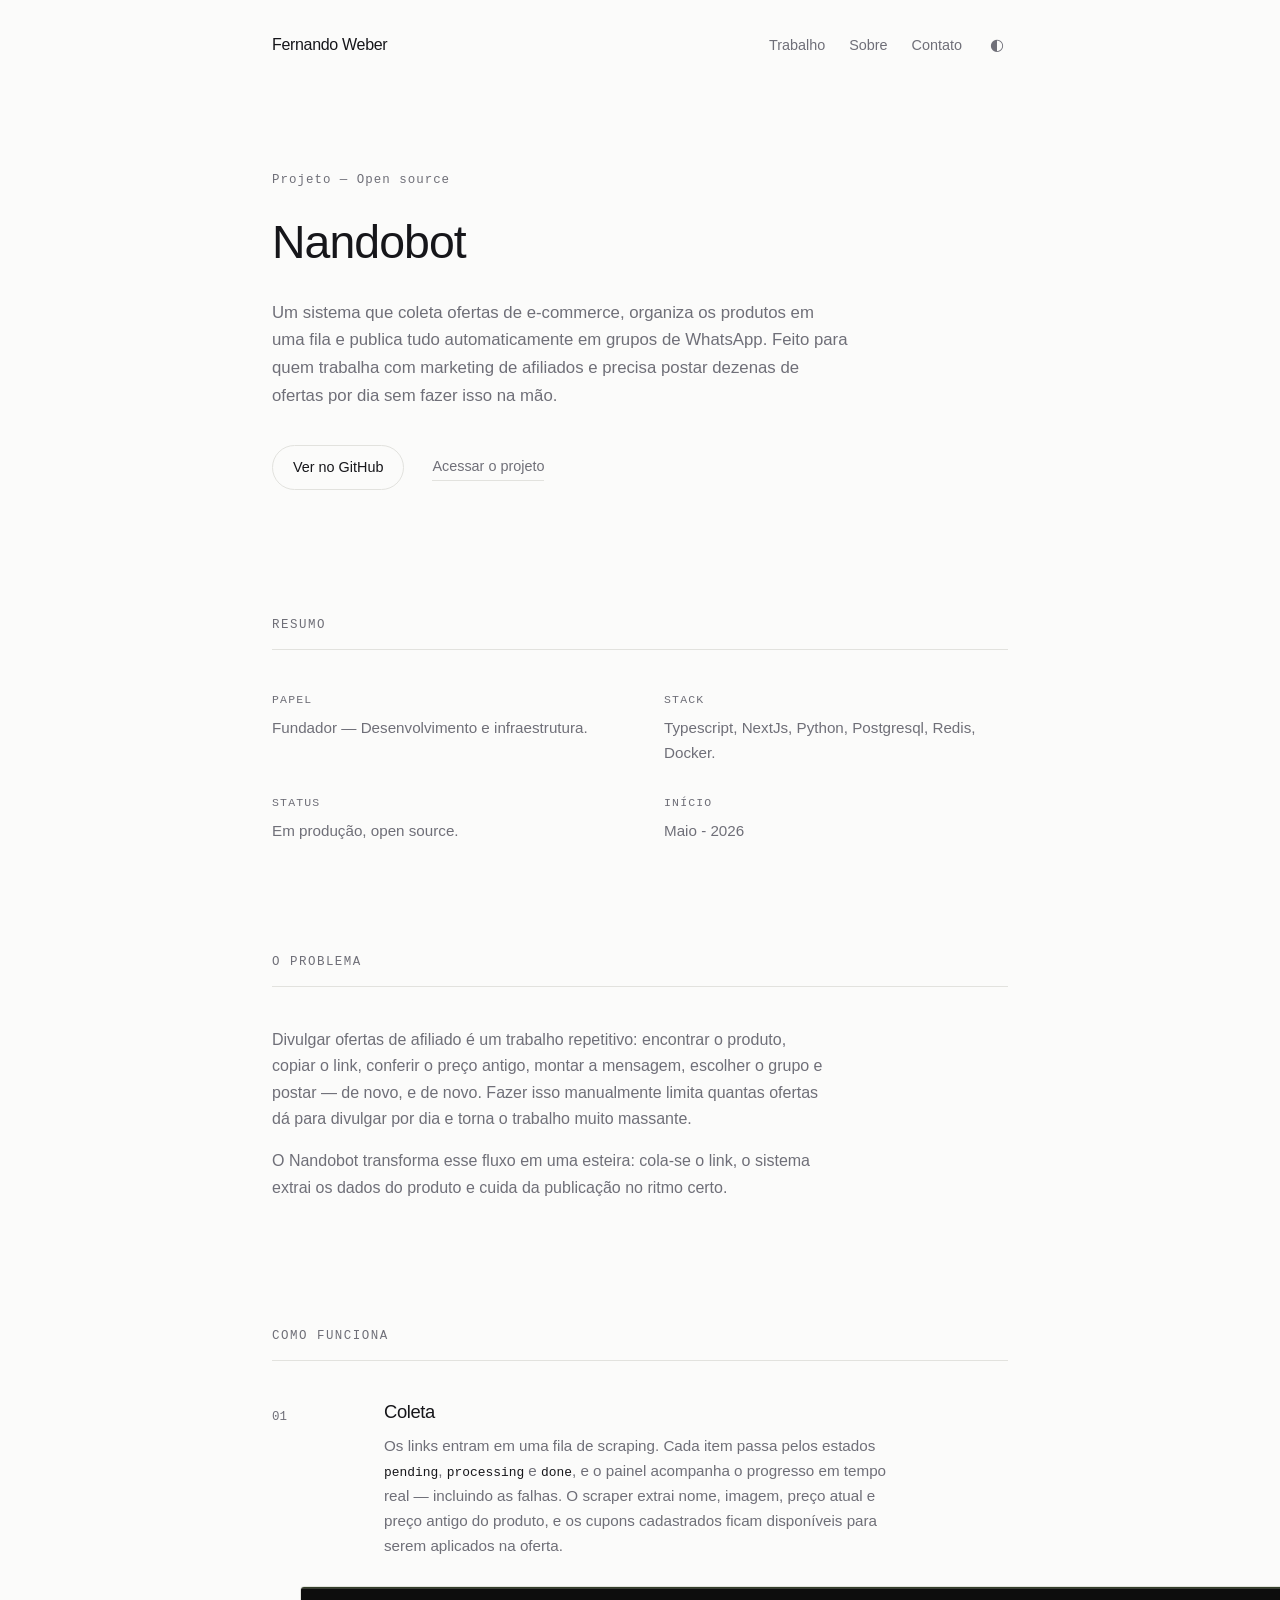
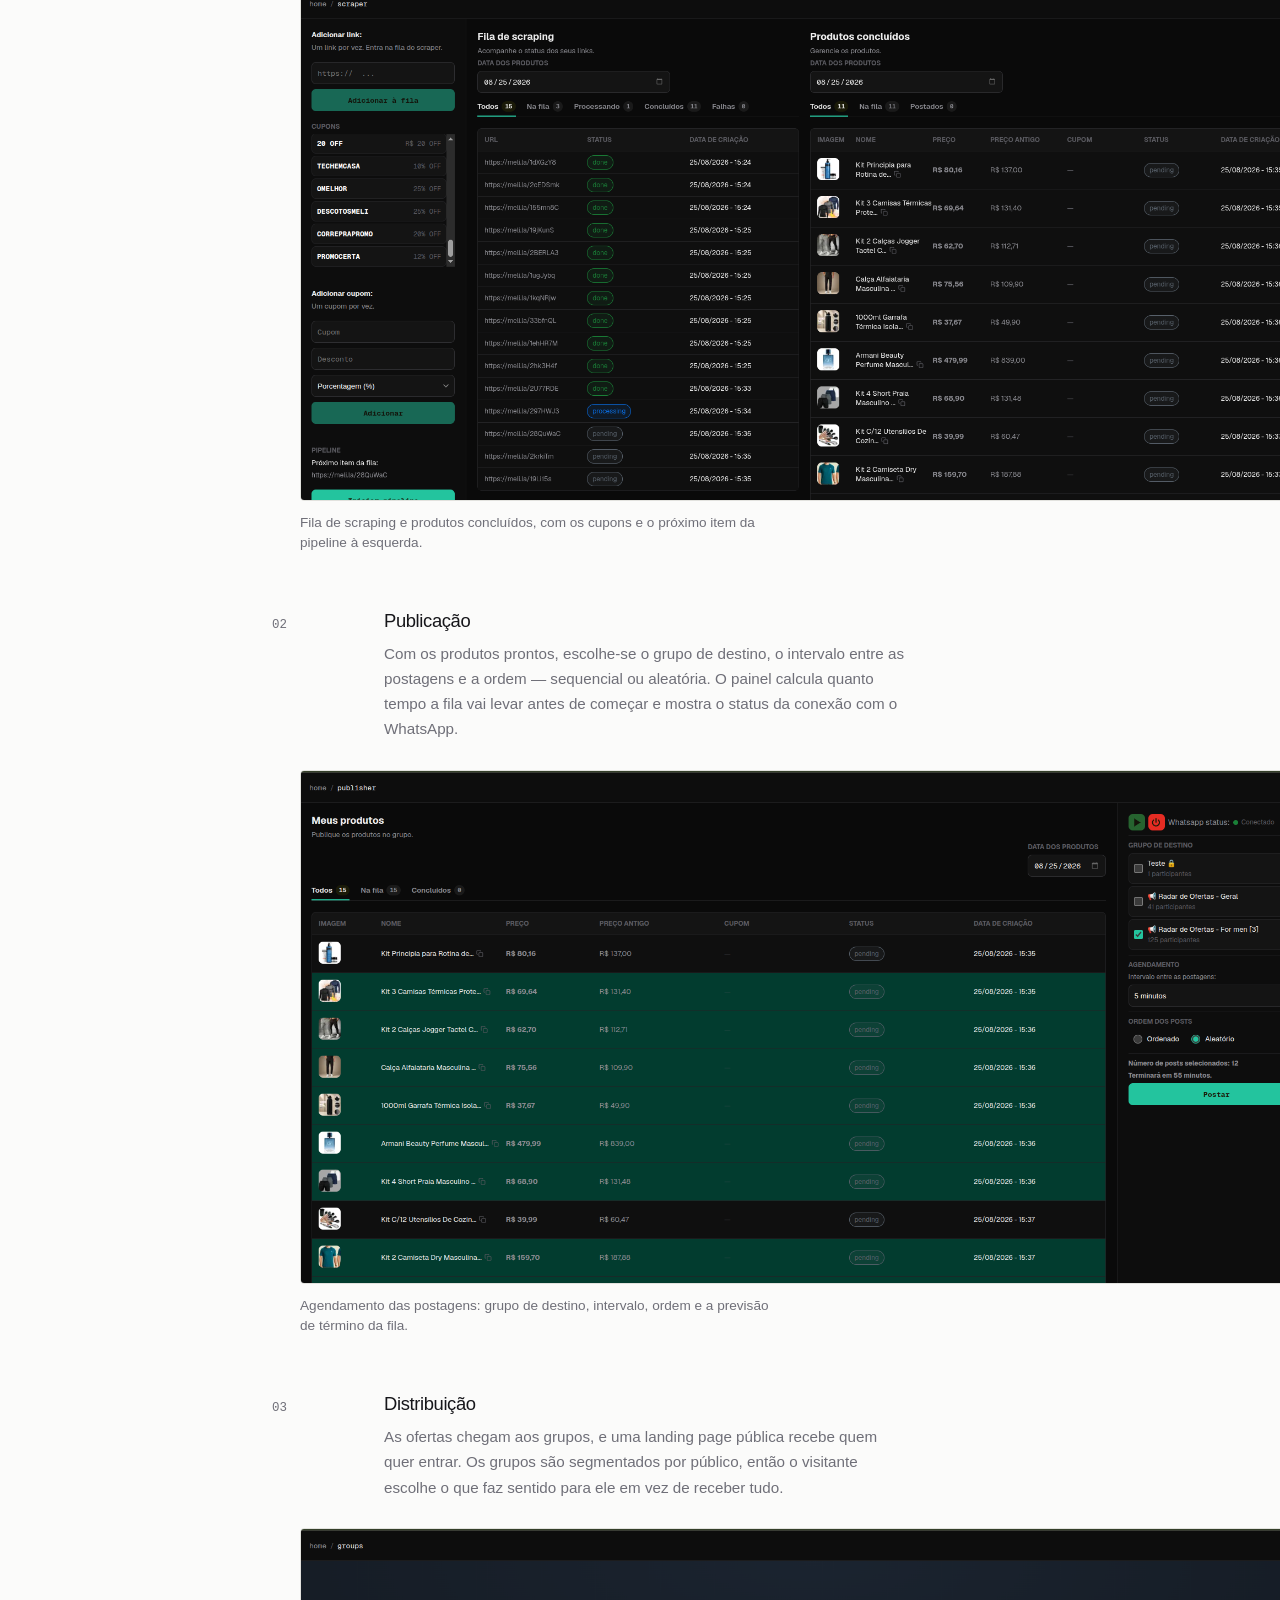
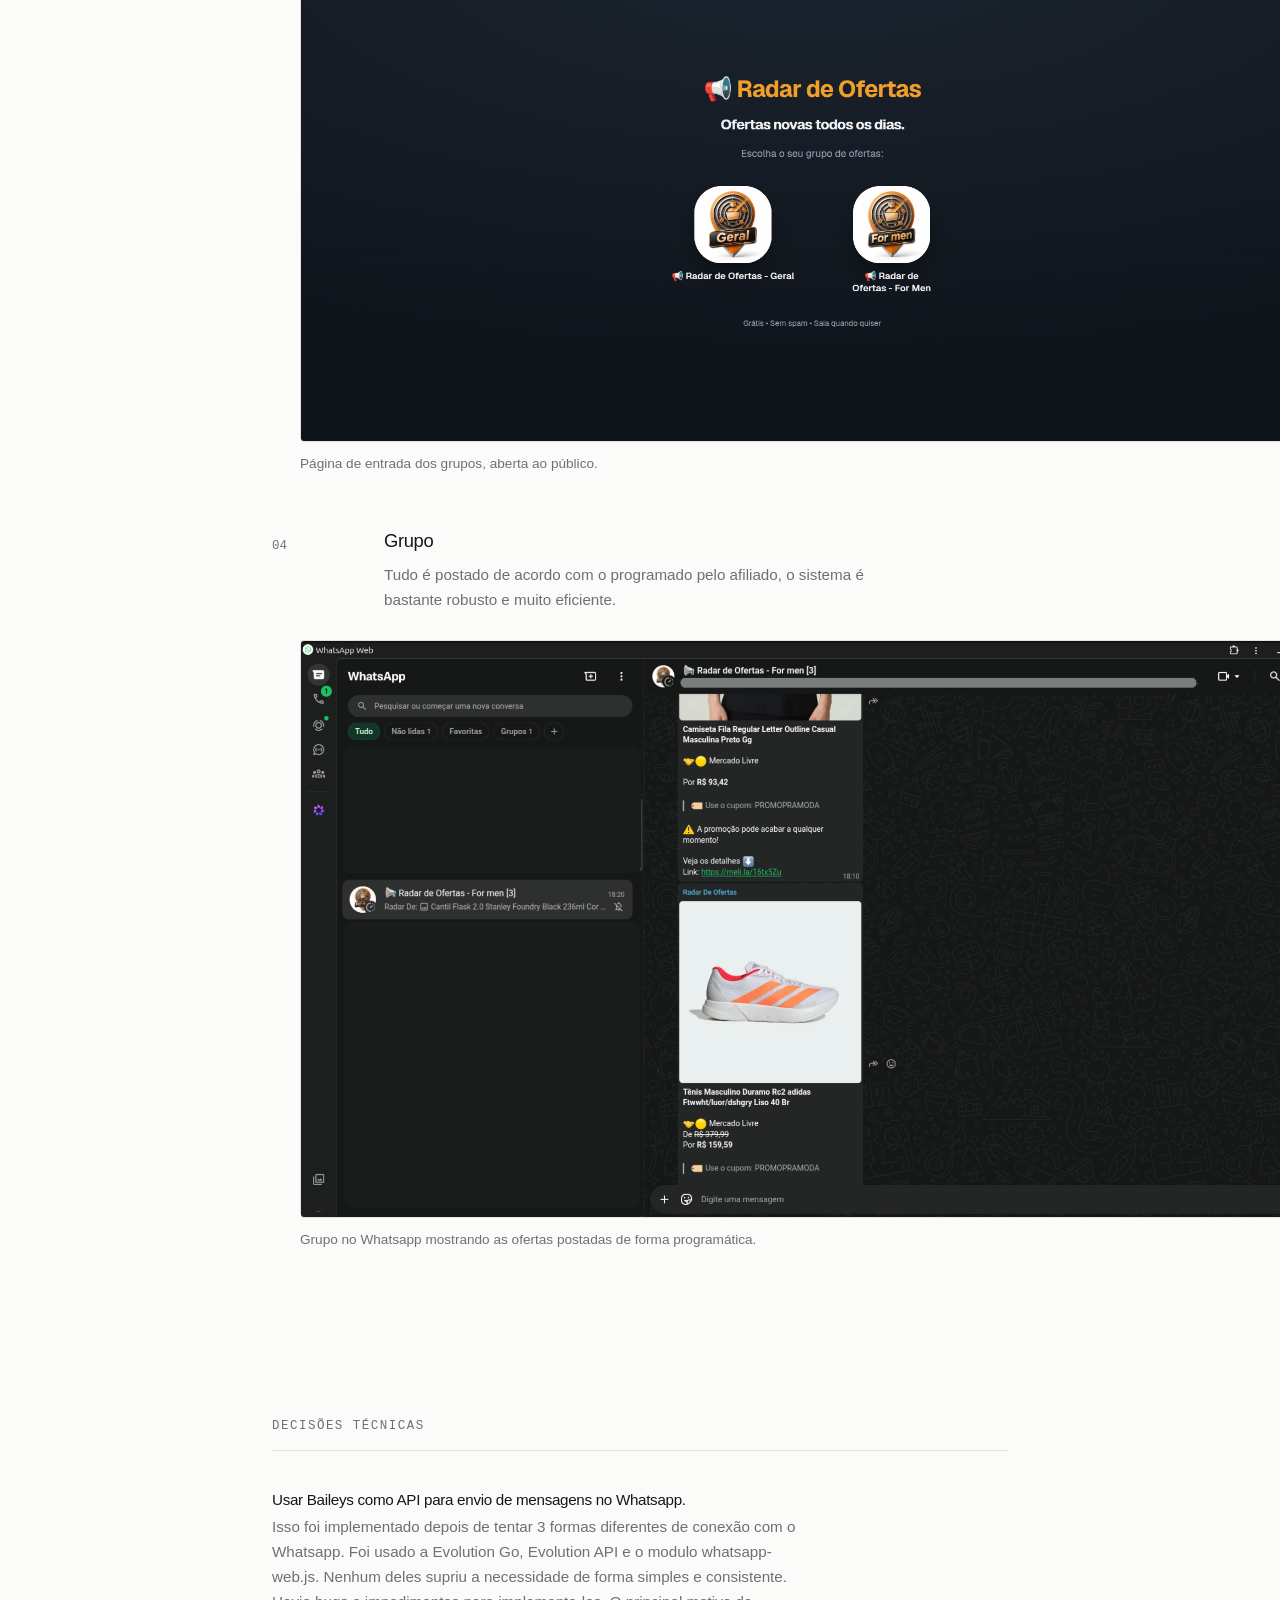
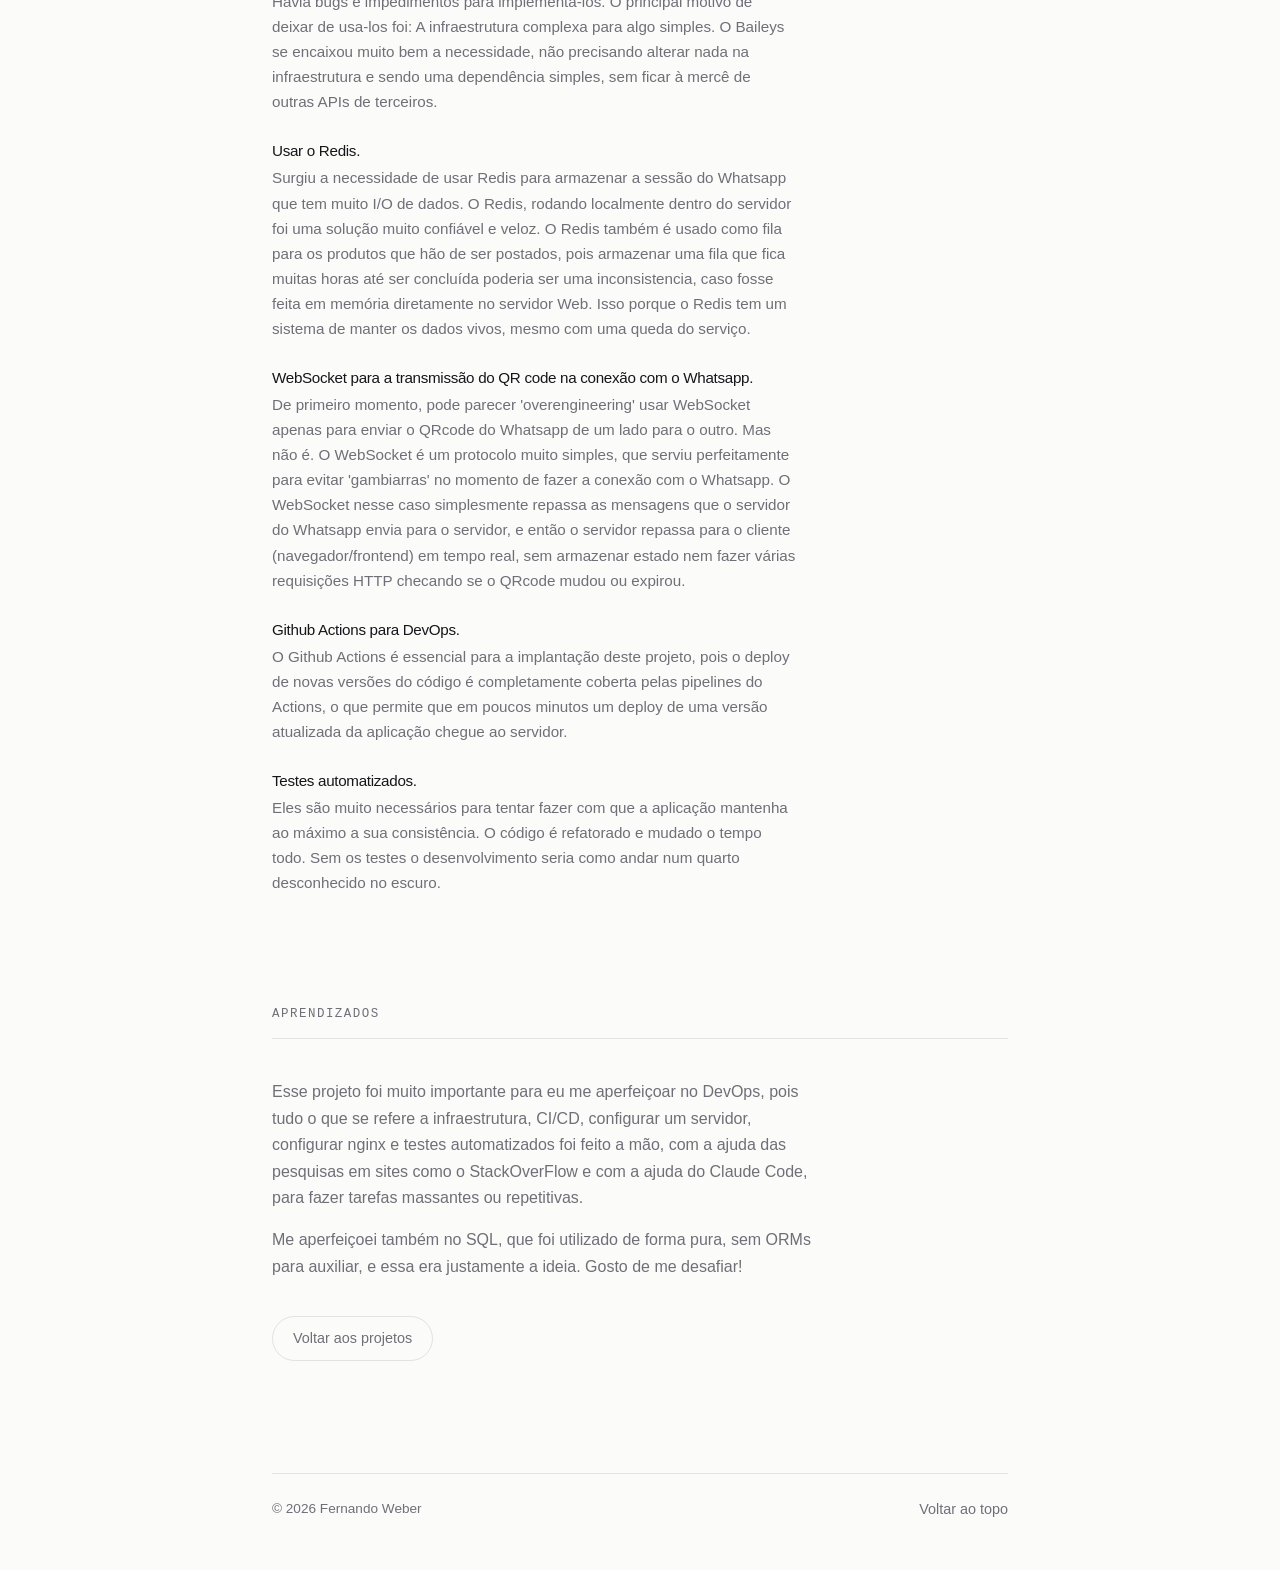
==== nandobot.html @ 8933c494 "feat: add new images and some fixes" ====
<!doctype html>
<html lang="pt-br">
  <head>
    <meta charset="UTF-8" />
    <meta name="viewport" content="width=device-width, initial-scale=1.0" />
    <meta
      name="description"
      content="Nandobot — sistema de coleta e publicação automatizada de ofertas de e-commerce em grupos de WhatsApp."
    />
    <title>Nandobot — Fernando Weber</title>
    <link rel="stylesheet" href="styles.css" />
  </head>

  <body>
    <header class="site-header">
      <a class="wordmark" href="./index.html">Fernando Weber</a>
      <nav>
        <ul>
          <li><a href="./index.html#work">Trabalho</a></li>
          <li><a href="./index.html#about">Sobre</a></li>
          <li><a href="./index.html#contact">Contato</a></li>
        </ul>
      </nav>
      <button id="theme-toggle" type="button" aria-label="Toggle color theme">
        <span aria-hidden="true">◐</span>
      </button>
    </header>

    <main id="top" class="case">
      <section class="hero">
        <p class="eyebrow">Projeto — Open source</p>
        <h1>Nandobot</h1>
        <p class="lede">
          Um sistema que coleta ofertas de e-commerce, organiza os produtos em
          uma fila e publica tudo automaticamente em grupos de WhatsApp. Feito
          para quem trabalha com marketing de afiliados e precisa postar dezenas
          de ofertas por dia sem fazer isso na mão.
        </p>
        <p class="hero-actions">
          <a
            class="button"
            href="https://github.com/FernandoRhenan/nandobot"
            target="_blank"
            >Ver no GitHub</a
          >
          <a class="link" href="https://radar-de-ofertas.com" target="_blank"
            >Acessar o projeto</a
          >
        </p>
      </section>

      <section class="section">
        <h2 class="section-title">Resumo</h2>
        <ul class="facts">
          <li>
            <span>Papel</span>
            <p>Fundador — Desenvolvimento e infraestrutura.</p>
          </li>
          <li>
            <span>Stack</span>
            <p>Typescript, NextJs, Python, Postgresql, Redis, Docker.</p>
          </li>
          <li>
            <span>Status</span>
            <p>Em produção, open source.</p>
          </li>
          <li>
            <span>Início</span>
            <p>Maio - 2026</p>
          </li>
        </ul>
      </section>

      <section class="section">
        <h2 class="section-title">O problema</h2>
        <p>
          Divulgar ofertas de afiliado é um trabalho repetitivo: encontrar o
          produto, copiar o link, conferir o preço antigo, montar a mensagem,
          escolher o grupo e postar — de novo, e de novo. Fazer isso manualmente
          limita quantas ofertas dá para divulgar por dia e torna o trabalho
          muito massante.
        </p>
        <p>
          O Nandobot transforma esse fluxo em uma esteira: cola-se o link, o
          sistema extrai os dados do produto e cuida da publicação no ritmo
          certo.
        </p>
      </section>

      <section class="section">
        <h2 class="section-title">Como funciona</h2>

        <ol class="steps">
          <li>
            <div class="step-meta"><span class="step-index">01</span></div>
            <div class="step-body">
              <h3>Coleta</h3>
              <p>
                Os links entram em uma fila de scraping. Cada item passa pelos
                estados <em>pending</em>, <em>processing</em> e <em>done</em>, e
                o painel acompanha o progresso em tempo real — incluindo as
                falhas. O scraper extrai nome, imagem, preço atual e preço
                antigo do produto, e os cupons cadastrados ficam disponíveis
                para serem aplicados na oferta.
              </p>
              <figure>
                <a href="public/scraping.png" target="_blank">
                  <img
                    src="public/scraping.png"
                    alt="Painel do scraper: formulário para adicionar links, lista de cupons, fila de scraping com status de cada URL e tabela de produtos concluídos com preço e preço antigo."
                    width="1855"
                    height="930"
                    loading="lazy"
                  />
                </a>
                <figcaption>
                  Fila de scraping e produtos concluídos, com os cupons e o
                  próximo item da pipeline à esquerda.
                </figcaption>
              </figure>
            </div>
          </li>

          <li>
            <div class="step-meta"><span class="step-index">02</span></div>
            <div class="step-body">
              <h3>Publicação</h3>
              <p>
                Com os produtos prontos, escolhe-se o grupo de destino, o
                intervalo entre as postagens e a ordem — sequencial ou
                aleatória. O painel calcula quanto tempo a fila vai levar antes
                de começar e mostra o status da conexão com o WhatsApp.
              </p>
              <figure>
                <a href="public/publisher.png" target="_blank">
                  <img
                    src="public/publisher.png"
                    alt="Painel do publisher: tabela de produtos selecionados para postagem e barra lateral com status do WhatsApp, grupos de destino, intervalo entre postagens e ordem dos posts."
                    width="1855"
                    height="930"
                    loading="lazy"
                  />
                </a>
                <figcaption>
                  Agendamento das postagens: grupo de destino, intervalo, ordem
                  e a previsão de término da fila.
                </figcaption>
              </figure>
            </div>
          </li>

          <li>
            <div class="step-meta"><span class="step-index">03</span></div>
            <div class="step-body">
              <h3>Distribuição</h3>
              <p>
                As ofertas chegam aos grupos, e uma landing page pública recebe
                quem quer entrar. Os grupos são segmentados por público, então o
                visitante escolhe o que faz sentido para ele em vez de receber
                tudo.
              </p>
              <figure>
                <a href="public/landing.png" target="_blank">
                  <img
                    src="public/landing.png"
                    alt="Landing page do Nandobot com a chamada 'Ofertas novas todos os dias' e dois grupos para escolher: Geral e For Men."
                    width="1855"
                    height="930"
                    loading="lazy"
                  />
                </a>
                <figcaption>
                  Página de entrada dos grupos, aberta ao público.
                </figcaption>
              </figure>
            </div>
          </li>

          <li>
            <div class="step-meta"><span class="step-index">04</span></div>
            <div class="step-body">
              <h3>Grupo</h3>
              <p>
                Tudo é postado de acordo com o programado pelo afiliado, o
                sistema é bastante robusto e muito eficiente.
              </p>
              <figure>
                <a href="public/grupo_radar.png" target="_blank">
                  <img
                    src="public/grupo_radar.png"
                    alt="Grupo de Whatsapp com as ofertas postadas."
                    width="1855"
                    height="930"
                    loading="lazy"
                  />
                </a>
                <figcaption>
                  Grupo no Whatsapp mostrando as ofertas postadas de forma
                  programática.
                </figcaption>
              </figure>
            </div>
          </li>
        </ol>
      </section>

      <section class="section">
        <h2 class="section-title">Decisões técnicas</h2>
        <ul class="notes">
          <li>
            <h4>Usar Baileys como API para envio de mensagens no Whatsapp.</h4>
            <p>
              Isso foi implementado depois de tentar 3 formas diferentes de
              conexão com o Whatsapp. Foi usado a Evolution Go, Evolution API e
              o modulo whatsapp-web.js. Nenhum deles supriu a necessidade de
              forma simples e consistente. Havia bugs e impedimentos para
              implementa-los. O principal motivo de deixar de usa-los foi: A
              infraestrutura complexa para algo simples. O Baileys se encaixou
              muito bem a necessidade, não precisando alterar nada na
              infraestrutura e sendo uma dependência simples, sem ficar à mercê
              de outras APIs de terceiros.
            </p>
          </li>
          <li>
            <h4>Usar o Redis.</h4>
            <p>
              Surgiu a necessidade de usar Redis para armazenar a sessão do
              Whatsapp que tem muito I/O de dados. O Redis, rodando localmente
              dentro do servidor foi uma solução muito confiável e veloz. O
              Redis também é usado como fila para os produtos que hão de ser
              postados, pois armazenar uma fila que fica muitas horas até ser
              concluída poderia ser uma inconsistencia, caso fosse feita em
              memória diretamente no servidor Web. Isso porque o Redis tem um
              sistema de manter os dados vivos, mesmo com uma queda do serviço.
            </p>
          </li>
          <li>
            <h4>
              WebSocket para a transmissão do QR code na conexão com o Whatsapp.
            </h4>
            <p>
              De primeiro momento, pode parecer 'overengineering' usar WebSocket
              apenas para enviar o QRcode do Whatsapp de um lado para o outro.
              Mas não é. O WebSocket é um protocolo muito simples, que serviu
              perfeitamente para evitar 'gambiarras' no momento de fazer a
              conexão com o Whatsapp. O WebSocket nesse caso simplesmente
              repassa as mensagens que o servidor do Whatsapp envia para o
              servidor, e então o servidor repassa para o cliente
              (navegador/frontend) em tempo real, sem armazenar estado nem fazer
              várias requisições HTTP checando se o QRcode mudou ou expirou.
            </p>
          </li>
          <li>
            <h4>Github Actions para DevOps.</h4>
            <p>
              O Github Actions é essencial para a implantação deste projeto,
              pois o deploy de novas versões do código é completamente coberta
              pelas pipelines do Actions, o que permite que em poucos minutos um
              deploy de uma versão atualizada da aplicação chegue ao servidor.
            </p>
          </li>
          <li>
            <h4>Testes automatizados.</h4>
            <p>
              Eles são muito necessários para tentar fazer com que a aplicação
              mantenha ao máximo a sua consistência. O código é refatorado e
              mudado o tempo todo. Sem os testes o desenvolvimento seria como
              andar num quarto desconhecido no escuro.
            </p>
          </li>
        </ul>
      </section>

      <section class="section">
        <h2 class="section-title">Aprendizados</h2>
        <p>
          Esse projeto foi muito importante para eu me aperfeiçoar no DevOps,
          pois tudo o que se refere a infraestrutura, CI/CD, configurar um
          servidor, configurar nginx e testes automatizados foi feito a mão, com
          a ajuda das pesquisas em sites como o StackOverFlow e com a ajuda do
          Claude Code, para fazer tarefas massantes ou repetitivas.
        </p>
        <p>
          Me aperfeiçoei também no SQL, que foi utilizado de forma pura, sem
          ORMs para auxiliar, e essa era justamente a ideia. Gosto de me
          desafiar!
        </p>
        <p class="hero-actions">
          <a class="button" href="./index.html#work">Voltar aos projetos</a>
        </p>
      </section>
    </main>

    <footer class="site-footer">
      <p>© <span id="year"></span> Fernando Weber</p>
      <p><a href="#top">Voltar ao topo</a></p>
    </footer>

    <script src="main.js"></script>
  </body>
</html>
---- styles.css ----
/* ---------------------------------------------------------------
   Tokens
--------------------------------------------------------------- */

:root {
    --bg: #fbfbfa;
    --fg: #16161a;
    --muted: #6f6f78;
    --line: #e2e2de;
    --accent: #16161a;

    --font: ui-sans-serif, -apple-system, "Segoe UI", Inter, Helvetica, Arial, sans-serif;
    --mono: ui-monospace, SFMono-Regular, "SF Mono", Menlo, monospace;

    --measure: 62ch;
    --page: 46rem;
    --gap: 1rem;
    --space: clamp(4rem, 10vw, 7rem);
}

:root[data-theme="dark"] {
    --bg: #101013;
    --fg: #ececeb;
    --muted: #8f8f99;
    --line: #26262c;
    --accent: #ececeb;
}

@media (prefers-color-scheme: dark) {
    :root:not([data-theme="light"]) {
        --bg: #101013;
        --fg: #ececeb;
        --muted: #8f8f99;
        --line: #26262c;
        --accent: #ececeb;
    }
}

/* ---------------------------------------------------------------
   Base
--------------------------------------------------------------- */

*,
*::before,
*::after {
    box-sizing: border-box;
}

html {
    scroll-behavior: smooth;
    -webkit-text-size-adjust: 100%;
}

body {
    margin: 0;
    padding: 0 1.5rem;
    background: var(--bg);
    color: var(--fg);
    font-family: var(--font);
    font-size: 1rem;
    line-height: 1.65;
    -webkit-font-smoothing: antialiased;
}

h1,
h2,
h3,
h4 {
    font-weight: 500;
    line-height: 1.2;
    letter-spacing: -0.02em;
    margin: 0;
}

p {
    margin: 0 0 1rem;
    max-width: var(--measure);
}

a {
    color: inherit;
    text-decoration: none;
}

ul,
ol {
    margin: 0;
    padding: 0;
    list-style: none;
}

:focus-visible {
    outline: 2px solid var(--accent);
    outline-offset: 3px;
    border-radius: 2px;
}

/* ---------------------------------------------------------------
   Header
--------------------------------------------------------------- */

.site-header {
    display: flex;
    align-items: center;
    gap: 1.5rem;
    max-width: var(--page);
    margin: 0 auto;
    padding: 2rem 0;
}

.wordmark {
    font-weight: 500;
    letter-spacing: -0.02em;
    margin-right: auto;
}

.site-header nav ul {
    display: flex;
    gap: 1.5rem;
}

.site-header nav a,
.site-footer a {
    color: var(--muted);
    font-size: 0.9rem;
    transition: color 0.2s ease;
}

.site-header nav a:hover,
.site-footer a:hover {
    color: var(--fg);
}

#theme-toggle {
    background: none;
    border: 0;
    padding: 0.25rem;
    color: var(--muted);
    font-size: 1rem;
    line-height: 1;
    cursor: pointer;
    transition: color 0.2s ease;
}

#theme-toggle:hover {
    color: var(--fg);
}

/* ---------------------------------------------------------------
   Layout
--------------------------------------------------------------- */

main {
    max-width: var(--page);
    margin: 0 auto;
}

.section {
    padding-top: var(--space);
}

.section-title {
    font-size: 0.78rem;
    font-family: var(--mono);
    font-weight: 400;
    letter-spacing: 0.12em;
    text-transform: uppercase;
    color: var(--muted);
    padding-bottom: 1rem;
    margin-bottom: 2.5rem;
    border-bottom: 1px solid var(--line);
}

/* ---------------------------------------------------------------
   Hero
--------------------------------------------------------------- */

.hero {
    padding: clamp(3rem, 8vw, 5rem) 0 0;
}

.eyebrow {
    font-family: var(--mono);
    font-size: 0.78rem;
    letter-spacing: 0.08em;
    color: var(--muted);
    margin-bottom: 1.5rem;
}

.hero h1 {
    font-size: clamp(1.9rem, 5.5vw, 2.9rem);
    max-width: 20ch;
    margin-bottom: 1.75rem;
}

.lede {
    color: var(--muted);
    font-size: 1.05rem;
}

.hero-actions {
    display: flex;
    align-items: center;
    gap: 1.75rem;
    margin-top: 2.25rem;
}

.button {
    display: inline-block;
    padding: 0.6rem 1.25rem;
    border: 1px solid var(--line);
    border-radius: 999px;
    font-size: 0.9rem;
    transition: border-color 0.2s ease, background 0.2s ease;
}

.button:hover {
    border-color: var(--accent);
}

.link {
    font-size: 0.9rem;
    color: var(--muted);
    border-bottom: 1px solid var(--line);
    padding-bottom: 2px;
    transition: color 0.2s ease, border-color 0.2s ease;
}

.link:hover {
    color: var(--fg);
    border-color: var(--accent);
}

/* ---------------------------------------------------------------
   Work
--------------------------------------------------------------- */

.project {
    display: grid;
    grid-template-columns: 6rem 1fr;
    gap: var(--gap);
    padding: 2rem 0;
    border-bottom: 1px solid var(--line);
}

.project:first-child {
    padding-top: 0;
}

.project-meta {
    display: flex;
    flex-direction: column;
    gap: 0.2rem;
    font-family: var(--mono);
    font-size: 0.78rem;
    color: var(--muted);
    padding-top: 0.3rem;
}

.project h3 {
    font-size: 1.15rem;
    margin-bottom: 0.5rem;
}

.project h3 a {
    border-bottom: 1px solid transparent;
    transition: border-color 0.2s ease;
}

.project h3 a:hover {
    border-color: var(--accent);
}

.project p {
    color: var(--muted);
    font-size: 0.95rem;
    margin-bottom: 0.9rem;
}

.tags {
    display: flex;
    flex-wrap: wrap;
    gap: 0.5rem;
}

.tags li {
    font-family: var(--mono);
    font-size: 0.72rem;
    letter-spacing: 0.04em;
    color: var(--muted);
    border: 1px solid var(--line);
    border-radius: 999px;
    padding: 0.15rem 0.6rem;
}

/* ---------------------------------------------------------------
   About
--------------------------------------------------------------- */

.about-grid {
    display: grid;
    grid-template-columns: 1fr 14rem;
    gap: 3rem;
}

.about-text p {
    color: var(--muted);
}

.about-side h4 {
    font-family: var(--mono);
    font-size: 0.72rem;
    font-weight: 400;
    letter-spacing: 0.1em;
    text-transform: uppercase;
    color: var(--fg);
    margin-bottom: 0.6rem;
}

.about-side h4 + .plain-list {
    margin-bottom: 2rem;
}

.plain-list li {
    color: var(--muted);
    font-size: 0.9rem;
    line-height: 1.9;
}

/* ---------------------------------------------------------------
   Contact
--------------------------------------------------------------- */

.contact-list {
    margin-top: 2rem;
    border-top: 1px solid var(--line);
}

.contact-list li {
    display: flex;
    align-items: baseline;
    gap: var(--gap);
    padding: 0.9rem 0;
    border-bottom: 1px solid var(--line);
}

.contact-list span {
    flex: 0 0 6rem;
    font-family: var(--mono);
    font-size: 0.78rem;
    color: var(--muted);
}

.contact-list a {
    border-bottom: 1px solid transparent;
    transition: border-color 0.2s ease;
}

.contact-list a:hover {
    border-color: var(--accent);
}

/* ---------------------------------------------------------------
   Footer
--------------------------------------------------------------- */

.site-footer {
    display: flex;
    justify-content: space-between;
    gap: var(--gap);
    max-width: var(--page);
    margin: var(--space) auto 0;
    padding: 1.5rem 0 3rem;
    border-top: 1px solid var(--line);
    color: var(--muted);
    font-size: 0.85rem;
}

.site-footer p {
    margin: 0;
}

/* ---------------------------------------------------------------
   Small screens
--------------------------------------------------------------- */

@media (max-width: 40rem) {
    .site-header {
        flex-wrap: wrap;
        gap: 0.75rem 1.25rem;
    }

    .project,
    .about-grid {
        grid-template-columns: 1fr;
        gap: 0.75rem;
    }

    .project-meta {
        flex-direction: row;
        gap: 0.75rem;
        padding-top: 0;
    }

    .project figure {
        grid-column: 1;
    }

    .about-grid {
        gap: 2.5rem;
    }

    .hero-actions {
        flex-wrap: wrap;
        gap: 1.25rem;
    }
}

@media (prefers-reduced-motion: reduce) {
    html {
        scroll-behavior: auto;
    }

    * {
        transition: none !important;
    }
}

/* ---------------------------------------------------------------
   Case study page
--------------------------------------------------------------- */

.case .hero h1 {
    max-width: 16ch;
}

.case .section p {
    color: var(--muted);
}

.facts {
    display: grid;
    grid-template-columns: repeat(2, 1fr);
    gap: 1.75rem 3rem;
}

.facts span {
    display: block;
    font-family: var(--mono);
    font-size: 0.72rem;
    letter-spacing: 0.1em;
    text-transform: uppercase;
    color: var(--muted);
    margin-bottom: 0.35rem;
}

.facts p {
    margin: 0;
    font-size: 0.95rem;
}

/* Steps ------------------------------------------------------- */

.steps > li {
    display: grid;
    grid-template-columns: 6rem 1fr;
    gap: var(--gap);
    padding-bottom: 3.5rem;
}

.step-meta {
    font-family: var(--mono);
    font-size: 0.78rem;
    color: var(--muted);
    padding-top: 0.35rem;
}

.step-body h3 {
    font-size: 1.15rem;
    margin-bottom: 0.6rem;
}

.step-body p {
    font-size: 0.95rem;
}

.step-body em {
    font-family: var(--mono);
    font-size: 0.85em;
    font-style: normal;
    color: var(--fg);
}

/* Figures ----------------------------------------------------- */

figure {
    margin: 1.75rem 0 0;
}

figure img {
    display: block;
    width: 100%;
    height: auto;
    border: 1px solid var(--line);
    border-radius: 4px;
}

.project figure {
    grid-column: 2;
    max-width: 28rem;
}

figure a {
    display: block;
    transition: opacity 0.2s ease;
}

figure a:hover {
    opacity: 0.85;
}

figcaption {
    margin-top: 0.75rem;
    max-width: var(--measure);
    font-size: 0.85rem;
    line-height: 1.5;
    color: var(--muted);
}

/* Screenshots breathe wider than the text column on large screens */
@media (min-width: 64rem) {
    .step-body figure {
        width: min(64rem, calc(100vw - 3rem));
        margin-left: calc(50% - 3.5rem);
        transform: translateX(-50%);
    }
}

/* Notes ------------------------------------------------------- */

.notes {
    display: grid;
    gap: 1.75rem;
}

.notes h4 {
    font-size: 0.95rem;
    margin-bottom: 0.3rem;
}

.notes p {
    margin: 0;
    font-size: 0.95rem;
}

@media (max-width: 40rem) {
    .facts {
        grid-template-columns: 1fr;
        gap: 1.5rem;
    }

    .steps > li {
        grid-template-columns: 1fr;
        gap: 0.5rem;
    }
}
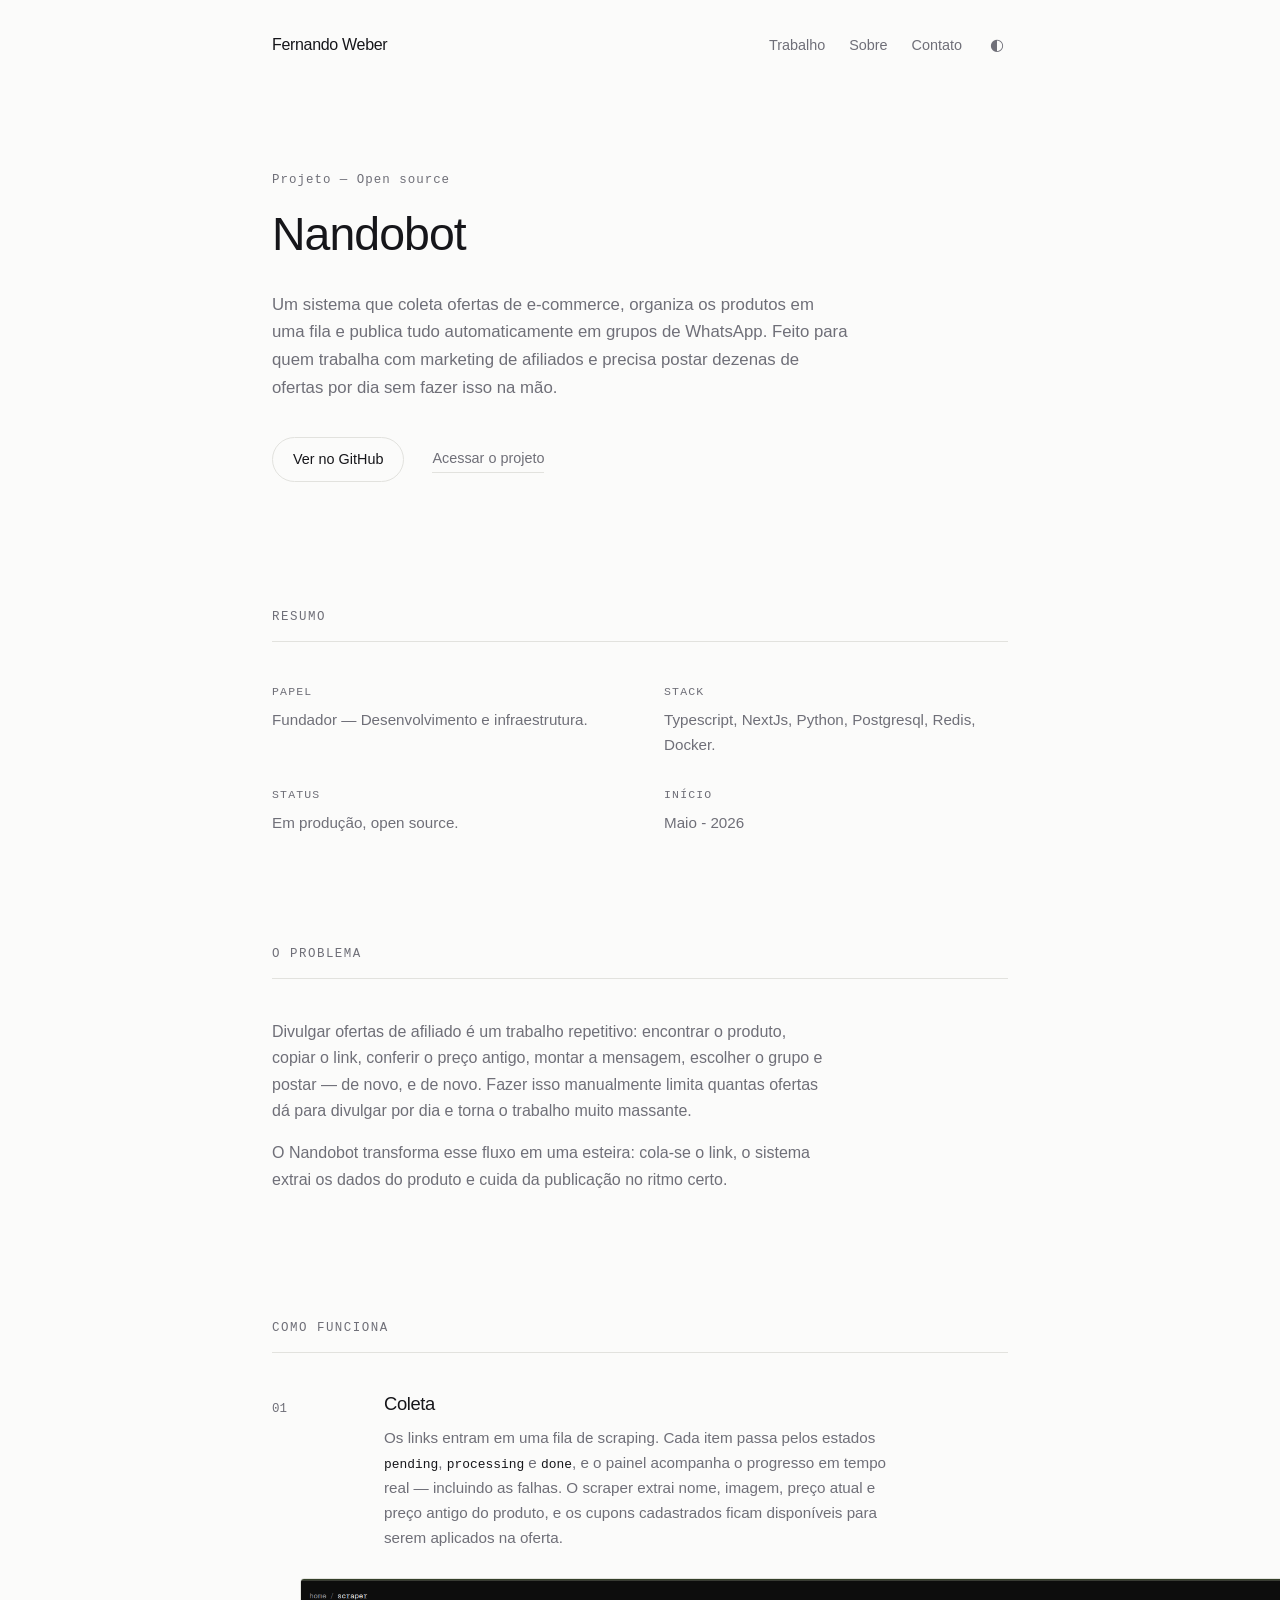
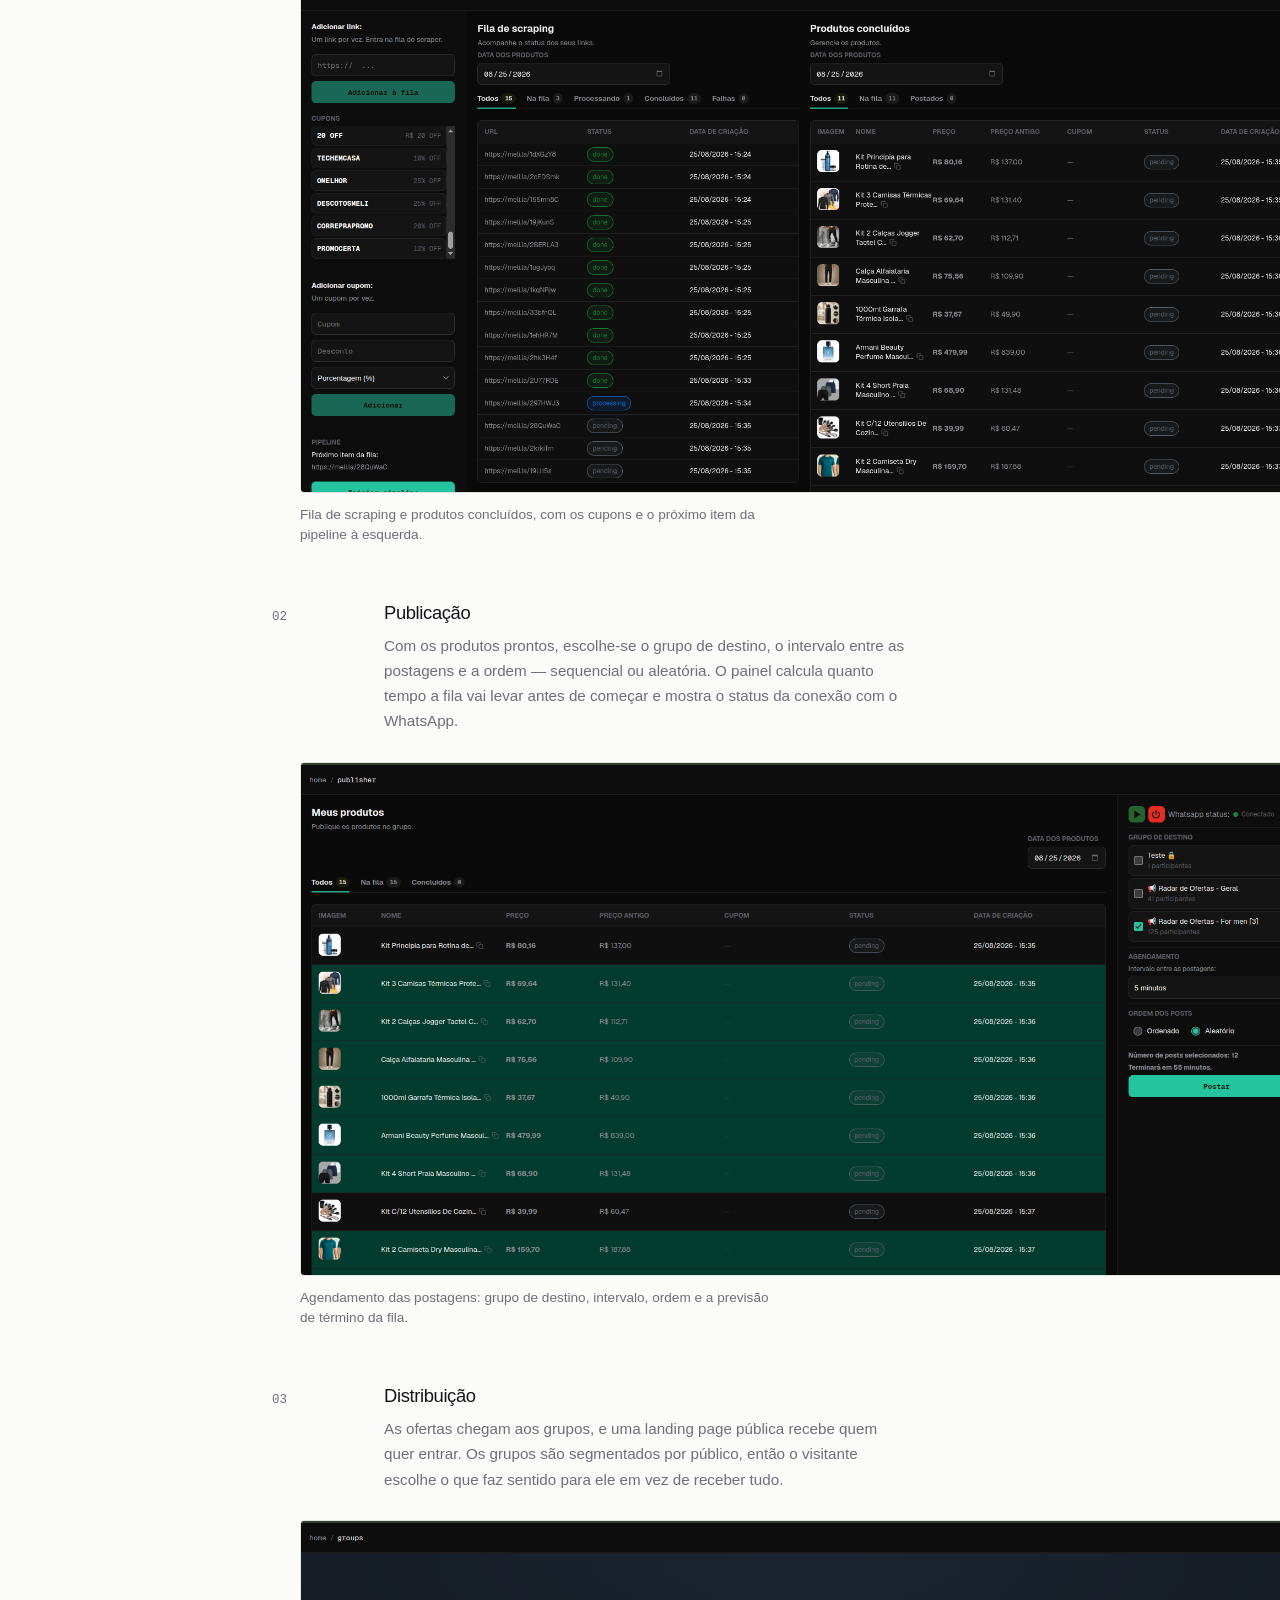
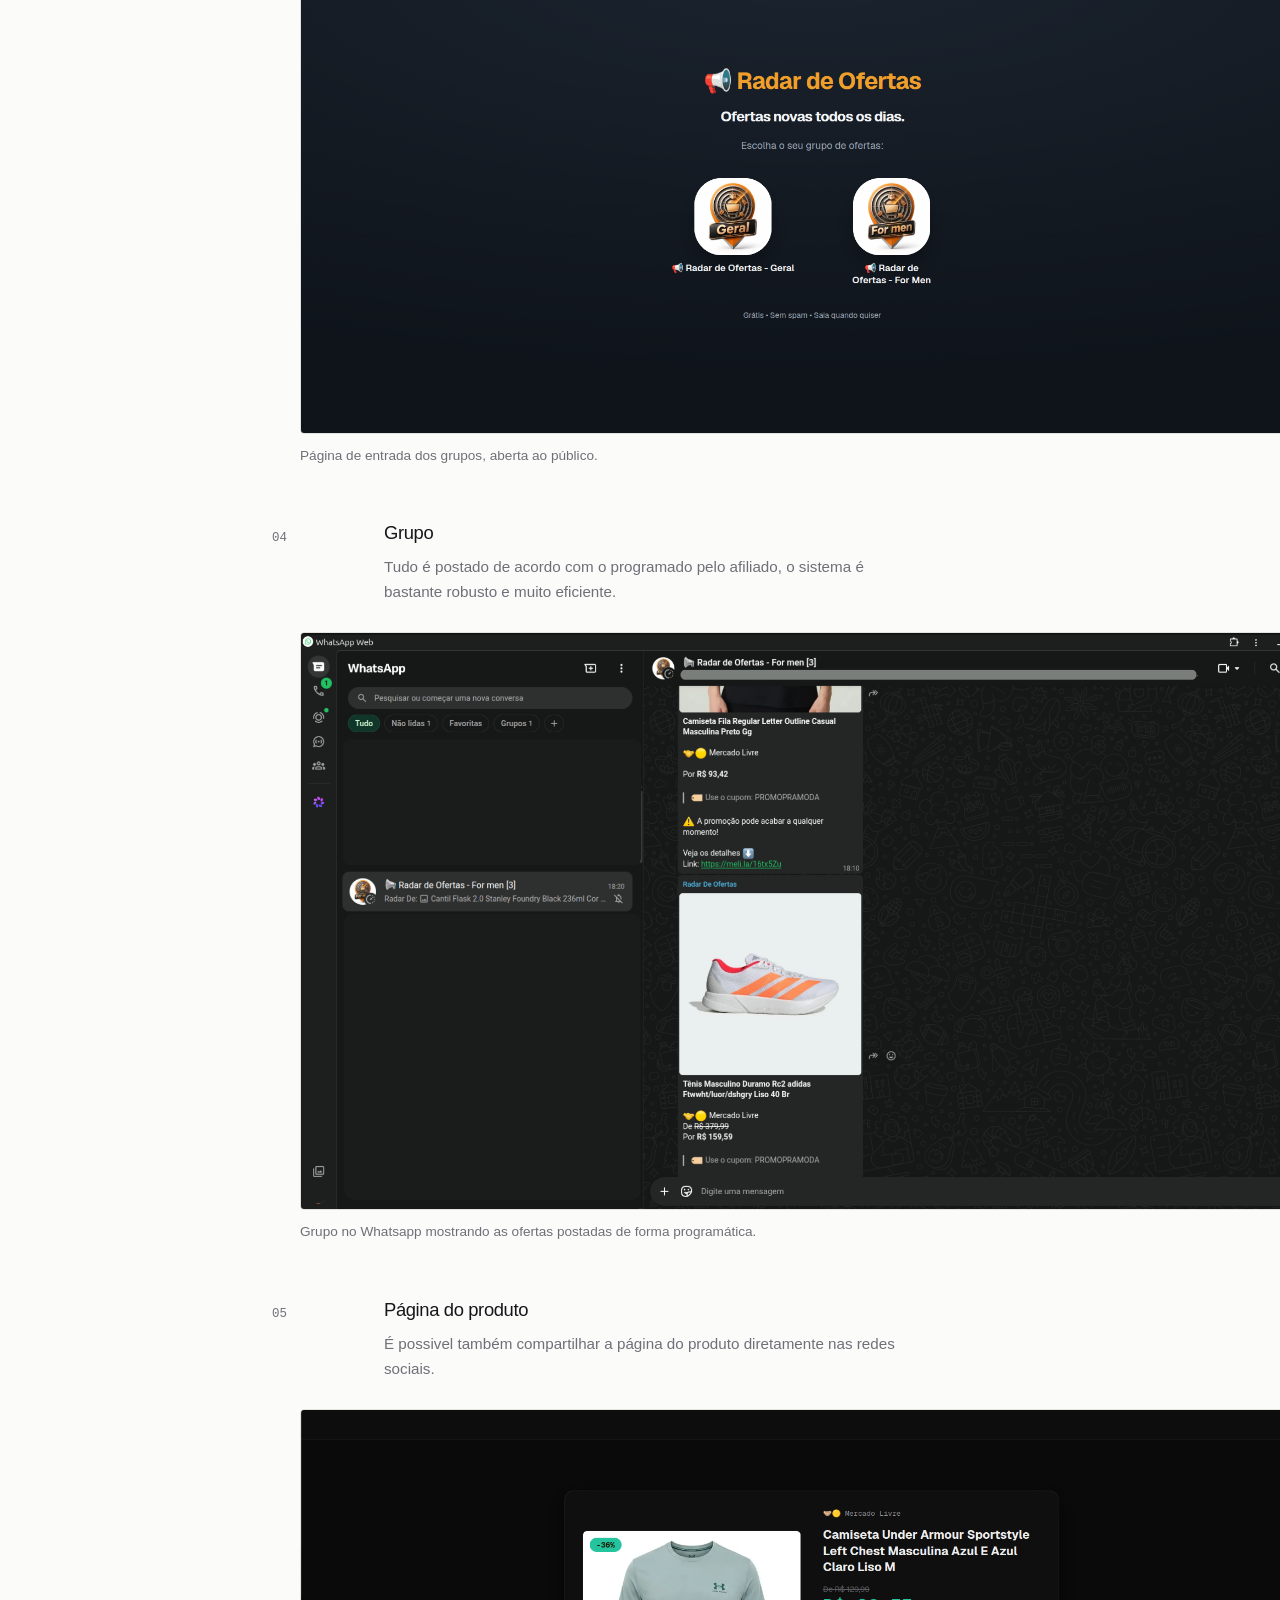
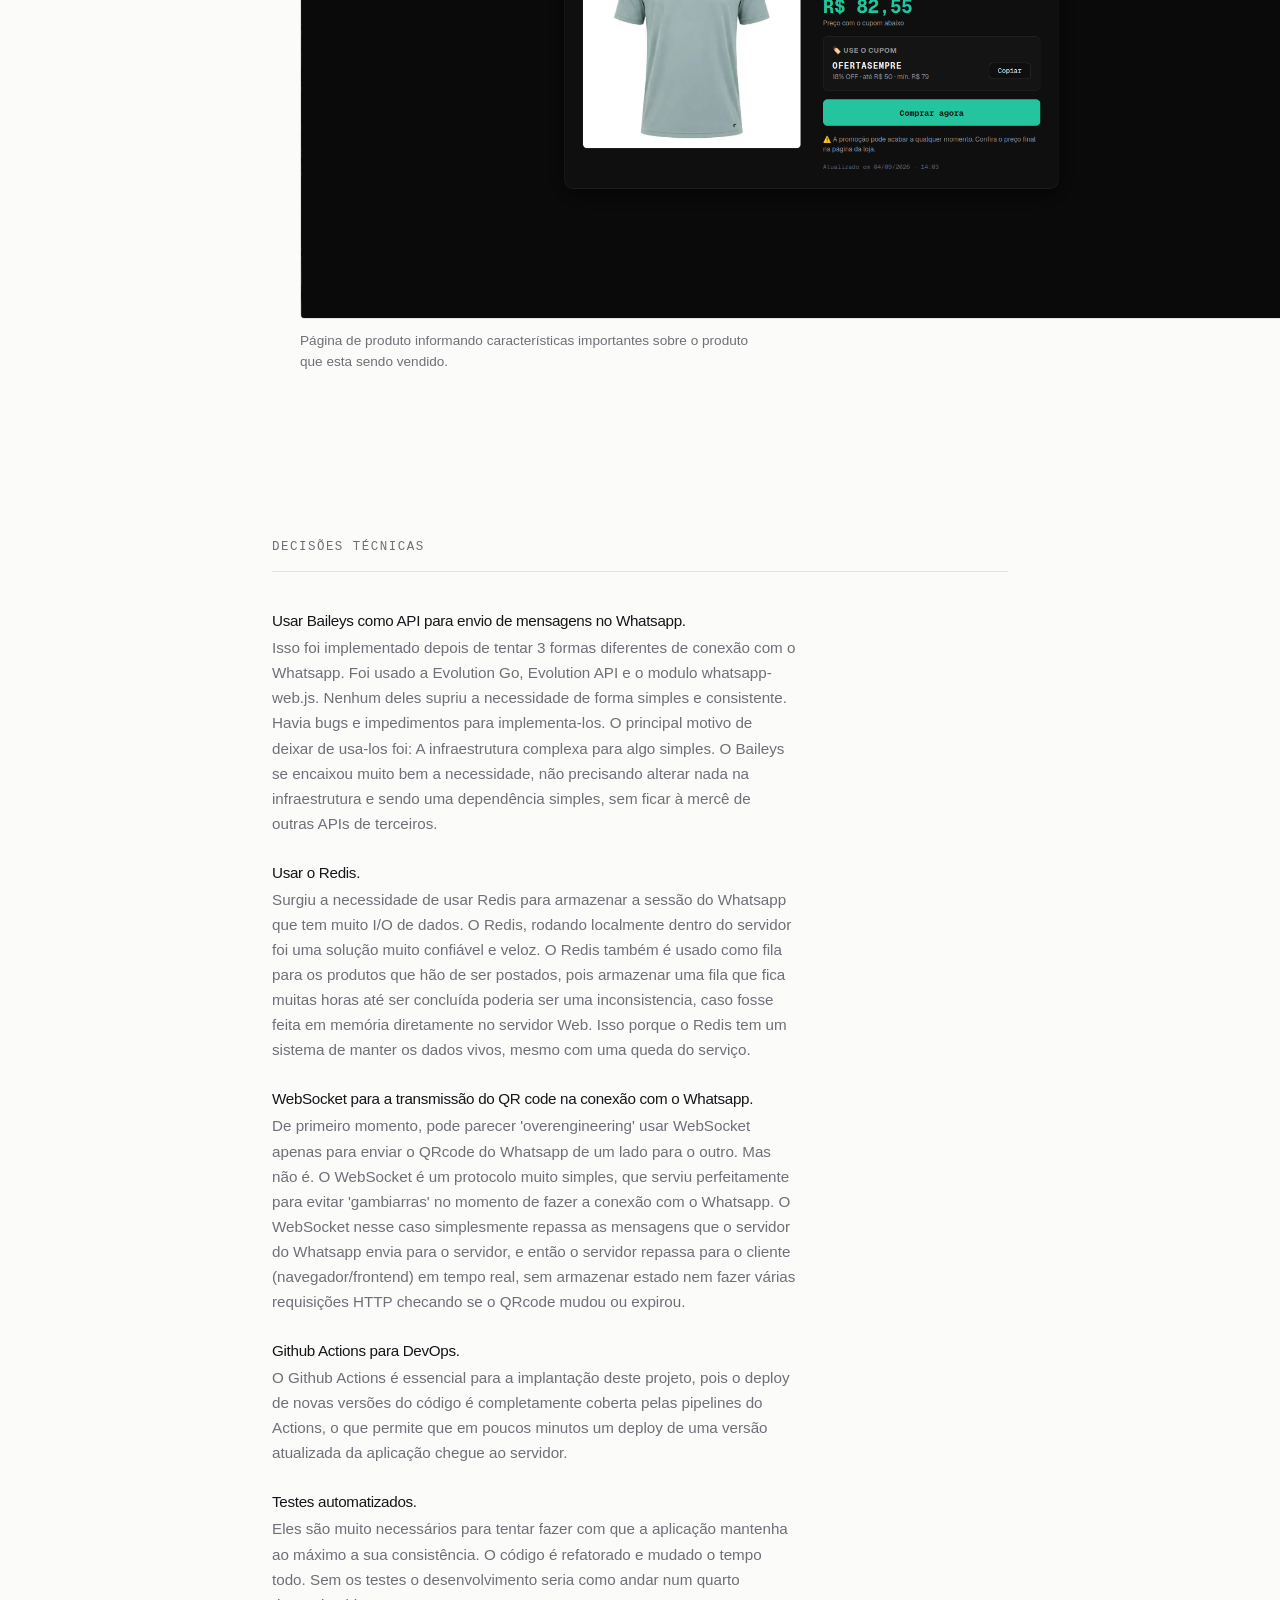
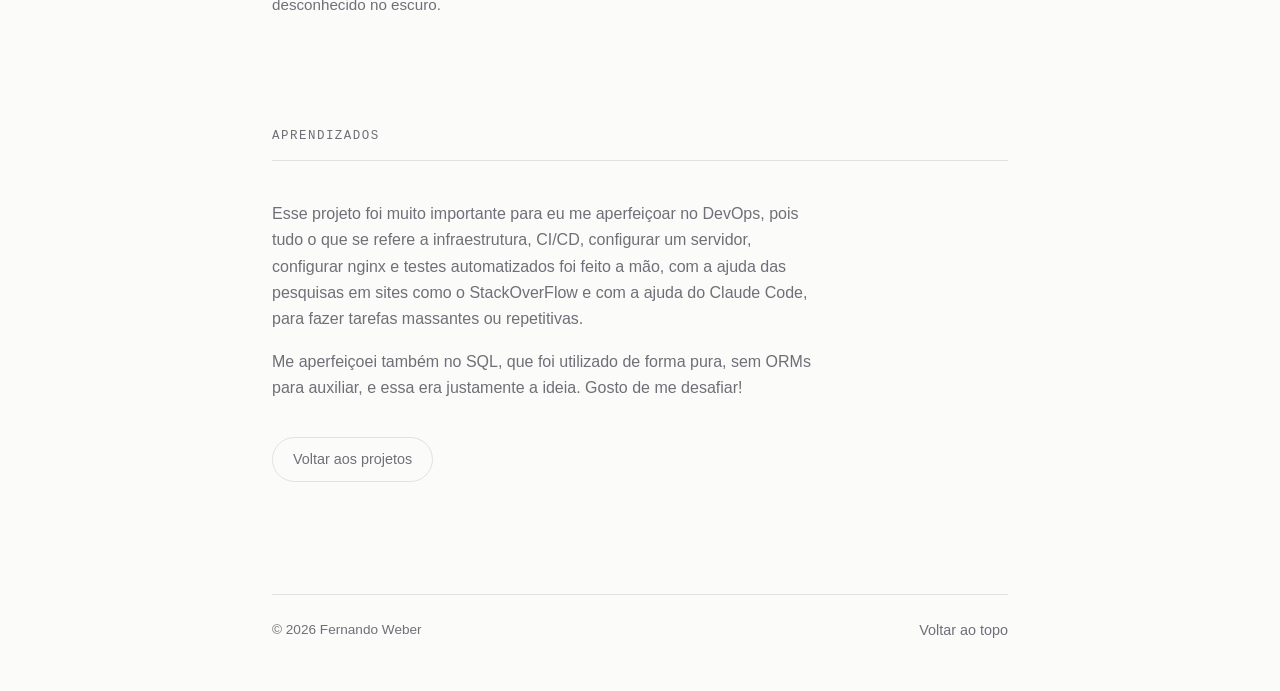
==== commit f985cbb7: "feat: add product page into nandobot page presentation" ====
--- a/nandobot.html
+++ b/nandobot.html
@@ -201,6 +201,32 @@
               </figure>
             </div>
           </li>
+
+          <li>
+            <div class="step-meta"><span class="step-index">05</span></div>
+            <div class="step-body">
+              <h3>Página do produto</h3>
+              <p>
+                É possivel também compartilhar a página do produto diretamente
+                nas redes sociais.
+              </p>
+              <figure>
+                <a href="public/camiseta.png" target="_blank">
+                  <img
+                    src="public/camiseta.png"
+                    alt="Grupo de Whatsapp com as ofertas postadas."
+                    width="1855"
+                    height="930"
+                    loading="lazy"
+                  />
+                </a>
+                <figcaption>
+                  Página de produto informando características importantes sobre
+                  o produto que esta sendo vendido.
+                </figcaption>
+              </figure>
+            </div>
+          </li>
         </ol>
       </section>
 
--- a/styles.css
+++ b/styles.css
@@ -179,12 +179,37 @@
     padding: clamp(3rem, 8vw, 5rem) 0 0;
 }
 
+.hero-profile {
+    display: flex;
+    align-items: center;
+    justify-content: start;
+    gap: 15px;
+    margin-bottom: 1rem;
+}
+
+.hero-name {
+    display: flex;
+    flex-direction: column;
+    align-items: start;
+    justify-content: flex-start;
+    color: var(--muted);
+}
+
+.avatar {
+    display: block;
+    width: clamp(5rem, 14vw, 6.5rem);
+    height: auto;
+    aspect-ratio: 1;
+    object-fit: cover;
+    border-radius: 50%;
+    border: 1px solid var(--line);
+}
+
 .eyebrow {
     font-family: var(--mono);
     font-size: 0.78rem;
     letter-spacing: 0.08em;
     color: var(--muted);
-    margin-bottom: 1.5rem;
 }
 
 .hero h1 {
@@ -317,7 +342,7 @@
     margin-bottom: 0.6rem;
 }
 
-.about-side h4 + .plain-list {
+.about-side h4+.plain-list {
     margin-bottom: 2rem;
 }
 
@@ -461,7 +486,7 @@
 
 /* Steps ------------------------------------------------------- */
 
-.steps > li {
+.steps>li {
     display: grid;
     grid-template-columns: 6rem 1fr;
     gap: var(--gap);
@@ -559,8 +584,8 @@
         gap: 1.5rem;
     }
 
-    .steps > li {
+    .steps>li {
         grid-template-columns: 1fr;
         gap: 0.5rem;
     }
-}
+}
